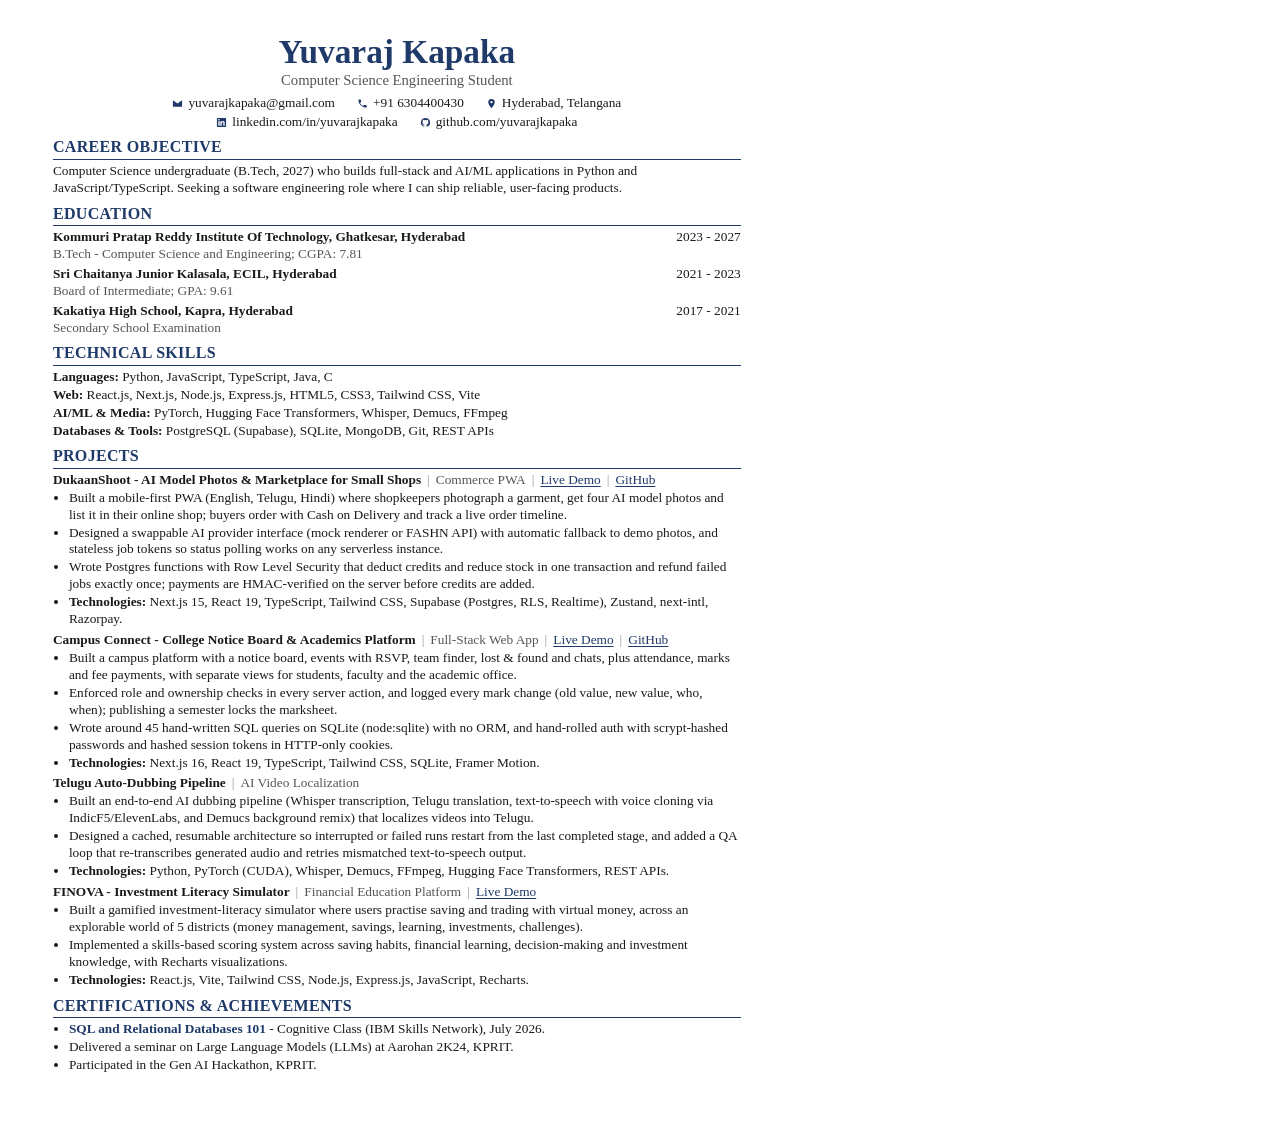
==== resume-source/resume.html @ 5f7981d2 "Portfolio v2: night-sky hero, festive palette, projects and resume - Hero: procedural night sky (com" ====
<!DOCTYPE html>
<html lang="en">
<head>
<meta charset="UTF-8">
<title>Yuvaraj Kapaka — Resume</title>
<!-- Source for assets/Yuvaraj-Kapaka-Resume.pdf. Edit this file, then print to PDF
     (A4, no margins, background graphics on) — or ask Claude to rebuild it. -->
<style>
  @page { size: A4; margin: 0; }
  :root { --navy: #1F3A68; --text: #1A1A1A; --muted: #555; }
  * { box-sizing: border-box; }
  html, body { margin: 0; }
  body { font: 10pt/1.27 "Times New Roman", Times, serif; color: var(--text); }
  .page { width: 210mm; min-height: 297mm; padding: 9mm 14mm 8mm; }
  a { color: inherit; text-decoration: none; }
  header { text-align: center; margin-bottom: 6px; }
  h1 { margin: 0; font-size: 25pt; line-height: 1.05; color: var(--navy); font-weight: 700; }
  .role { margin: 2px 0 5px; color: var(--muted); font-size: 11pt; }
  .contact { display: flex; justify-content: center; flex-wrap: wrap; gap: 3px 22px; font-size: 10pt; }
  .contact span { display: inline-flex; align-items: center; gap: 5px; }
  .contact svg { width: 11px; height: 11px; fill: var(--navy); flex: none; }
  h2 { margin: 7px 0 3px; padding-bottom: 1px; border-bottom: 1.2px solid var(--navy); color: var(--navy); font-size: 12pt; letter-spacing: .02em; }
  p { margin: 0; }
  .row { display: flex; justify-content: space-between; gap: 12px; }
  .row b { font-weight: 700; }
  .sub { color: var(--muted); }
  .edu > div { margin-bottom: 3px; }
  .skills p { margin-bottom: 1px; }
  .proj { margin-bottom: 4px; }
  .proj-head { display: flex; flex-wrap: wrap; align-items: baseline; gap: 0 6px; }
  .proj-head .sep { color: #999; }
  .proj-head .kind { color: var(--muted); }
  .proj-head a { color: var(--navy); text-decoration: underline; text-underline-offset: 1.5px; }
  ul { margin: 1px 0 0; padding-left: 16px; }
  li { margin: 0 0 1px; }
  li b { font-weight: 700; }
</style>
</head>
<body>
<div class="page">
  <header>
    <h1>Yuvaraj Kapaka</h1>
    <p class="role">Computer Science Engineering Student</p>
    <div class="contact">
      <span><svg viewBox="0 0 24 24"><path d="M2 5h20v14H2z" fill="none"/><path d="M2 5l10 7 10-7v14H2z"/></svg><a href="mailto:yuvarajkapaka@gmail.com">yuvarajkapaka@gmail.com</a></span>
      <span><svg viewBox="0 0 24 24"><path d="M6.6 10.8a15.1 15.1 0 0 0 6.6 6.6l2.2-2.2a1 1 0 0 1 1-.25 11.4 11.4 0 0 0 3.6.57 1 1 0 0 1 1 1V20a1 1 0 0 1-1 1A17 17 0 0 1 3 4a1 1 0 0 1 1-1h3.5a1 1 0 0 1 1 1c0 1.25.2 2.45.57 3.57a1 1 0 0 1-.25 1z"/></svg>+91 6304400430</span>
      <span><svg viewBox="0 0 24 24"><path d="M12 2a7 7 0 0 0-7 7c0 5.25 7 13 7 13s7-7.75 7-13a7 7 0 0 0-7-7zm0 9.5A2.5 2.5 0 1 1 12 6.5a2.5 2.5 0 0 1 0 5z"/></svg>Hyderabad, Telangana</span>
    </div>
    <div class="contact" style="margin-top:2px">
      <span><svg viewBox="0 0 24 24"><path d="M20.4 2H3.6A1.6 1.6 0 0 0 2 3.6v16.8A1.6 1.6 0 0 0 3.6 22h16.8a1.6 1.6 0 0 0 1.6-1.6V3.6A1.6 1.6 0 0 0 20.4 2zM8 19H5V9h3zM6.5 7.7A1.7 1.7 0 1 1 8.2 6a1.7 1.7 0 0 1-1.7 1.7zM19 19h-3v-4.9c0-1.2 0-2.7-1.6-2.7S12.5 12.6 12.5 14V19h-3V9h2.9v1.4a3.1 3.1 0 0 1 2.8-1.6c3 0 3.6 2 3.6 4.6z"/></svg><a href="https://linkedin.com/in/yuvarajkapaka">linkedin.com/in/yuvarajkapaka</a></span>
      <span><svg viewBox="0 0 24 24"><path d="M12 2a10 10 0 0 0-3.2 19.5c.5.1.7-.2.7-.5v-1.7c-2.8.6-3.4-1.3-3.4-1.3-.4-1.2-1.1-1.5-1.1-1.5-.9-.6.1-.6.1-.6 1 .1 1.5 1 1.5 1 .9 1.5 2.3 1.1 2.9.8.1-.6.3-1.1.6-1.3-2.2-.3-4.6-1.1-4.6-5a3.9 3.9 0 0 1 1-2.7 3.6 3.6 0 0 1 .1-2.7s.8-.3 2.8 1a9.6 9.6 0 0 1 5 0c1.9-1.3 2.8-1 2.8-1a3.6 3.6 0 0 1 .1 2.7 3.9 3.9 0 0 1 1 2.7c0 3.9-2.4 4.7-4.6 5 .4.3.7.9.7 1.9V21c0 .3.2.6.7.5A10 10 0 0 0 12 2z"/></svg><a href="https://github.com/yuvarajkapaka">github.com/yuvarajkapaka</a></span>
    </div>
  </header>

  <h2>CAREER OBJECTIVE</h2>
  <p>Computer Science undergraduate (B.Tech, 2027) who builds full-stack and AI/ML applications in Python and JavaScript/TypeScript. Seeking a software engineering role where I can ship reliable, user-facing products.</p>

  <h2>EDUCATION</h2>
  <div class="edu">
    <div><div class="row"><b>Kommuri Pratap Reddy Institute Of Technology, Ghatkesar, Hyderabad</b><span>2023 - 2027</span></div><p class="sub">B.Tech - Computer Science and Engineering; CGPA: 7.81</p></div>
    <div><div class="row"><b>Sri Chaitanya Junior Kalasala, ECIL, Hyderabad</b><span>2021 - 2023</span></div><p class="sub">Board of Intermediate; GPA: 9.61</p></div>
    <div><div class="row"><b>Kakatiya High School, Kapra, Hyderabad</b><span>2017 - 2021</span></div><p class="sub">Secondary School Examination</p></div>
  </div>

  <h2>TECHNICAL SKILLS</h2>
  <div class="skills">
    <p><b>Languages:</b> Python, JavaScript, TypeScript, Java, C</p>
    <p><b>Web:</b> React.js, Next.js, Node.js, Express.js, HTML5, CSS3, Tailwind CSS, Vite</p>
    <p><b>AI/ML &amp; Media:</b> PyTorch, Hugging Face Transformers, Whisper, Demucs, FFmpeg</p>
    <p><b>Databases &amp; Tools:</b> PostgreSQL (Supabase), SQLite, MongoDB, Git, REST APIs</p>
  </div>

  <h2>PROJECTS</h2>

  <div class="proj">
    <div class="proj-head"><b>DukaanShoot - AI Model Photos &amp; Marketplace for Small Shops</b><span class="sep">|</span><span class="kind">Commerce PWA</span><span class="sep">|</span><a href="https://dukaanshoot.vercel.app">Live Demo</a><span class="sep">|</span><a href="https://github.com/yuvarajkapaka/DUKAANSHOOT">GitHub</a></div>
    <ul>
      <li>Built a mobile-first PWA (English, Telugu, Hindi) where shopkeepers photograph a garment, get four AI model photos and list it in their online shop; buyers order with Cash on Delivery and track a live order timeline.</li>
      <li>Designed a swappable AI provider interface (mock renderer or FASHN API) with automatic fallback to demo photos, and stateless job tokens so status polling works on any serverless instance.</li>
      <li>Wrote Postgres functions with Row Level Security that deduct credits and reduce stock in one transaction and refund failed jobs exactly once; payments are HMAC-verified on the server before credits are added.</li>
      <li><b>Technologies:</b> Next.js 15, React 19, TypeScript, Tailwind CSS, Supabase (Postgres, RLS, Realtime), Zustand, next-intl, Razorpay.</li>
    </ul>
  </div>

  <div class="proj">
    <div class="proj-head"><b>Campus Connect - College Notice Board &amp; Academics Platform</b><span class="sep">|</span><span class="kind">Full-Stack Web App</span><span class="sep">|</span><a href="https://campus-connect-9mv5.onrender.com">Live Demo</a><span class="sep">|</span><a href="https://github.com/yuvarajkapaka/campus-connect">GitHub</a></div>
    <ul>
      <li>Built a campus platform with a notice board, events with RSVP, team finder, lost &amp; found and chats, plus attendance, marks and fee payments, with separate views for students, faculty and the academic office.</li>
      <li>Enforced role and ownership checks in every server action, and logged every mark change (old value, new value, who, when); publishing a semester locks the marksheet.</li>
      <li>Wrote around 45 hand-written SQL queries on SQLite (node:sqlite) with no ORM, and hand-rolled auth with scrypt-hashed passwords and hashed session tokens in HTTP-only cookies.</li>
      <li><b>Technologies:</b> Next.js 16, React 19, TypeScript, Tailwind CSS, SQLite, Framer Motion.</li>
    </ul>
  </div>

  <div class="proj">
    <div class="proj-head"><b>Telugu Auto-Dubbing Pipeline</b><span class="sep">|</span><span class="kind">AI Video Localization</span></div>
    <ul>
      <li>Built an end-to-end AI dubbing pipeline (Whisper transcription, Telugu translation, text-to-speech with voice cloning via IndicF5/ElevenLabs, and Demucs background remix) that localizes videos into Telugu.</li>
      <li>Designed a cached, resumable architecture so interrupted or failed runs restart from the last completed stage, and added a QA loop that re-transcribes generated audio and retries mismatched text-to-speech output.</li>
      <li><b>Technologies:</b> Python, PyTorch (CUDA), Whisper, Demucs, FFmpeg, Hugging Face Transformers, REST APIs.</li>
    </ul>
  </div>

  <div class="proj">
    <div class="proj-head"><b>FINOVA - Investment Literacy Simulator</b><span class="sep">|</span><span class="kind">Financial Education Platform</span><span class="sep">|</span><a href="https://finovaa-five.vercel.app">Live Demo</a></div>
    <ul>
      <li>Built a gamified investment-literacy simulator where users practise saving and trading with virtual money, across an explorable world of 5 districts (money management, savings, learning, investments, challenges).</li>
      <li>Implemented a skills-based scoring system across saving habits, financial learning, decision-making and investment knowledge, with Recharts visualizations.</li>
      <li><b>Technologies:</b> React.js, Vite, Tailwind CSS, Node.js, Express.js, JavaScript, Recharts.</li>
    </ul>
  </div>

  <h2>CERTIFICATIONS &amp; ACHIEVEMENTS</h2>
  <ul>
    <li><b style="color:var(--navy)">SQL and Relational Databases 101</b> - Cognitive Class (IBM Skills Network), July 2026.</li>
    <li>Delivered a seminar on Large Language Models (LLMs) at Aarohan 2K24, KPRIT.</li>
    <li>Participated in the Gen AI Hackathon, KPRIT.</li>
  </ul>
</div>
</body>
</html>
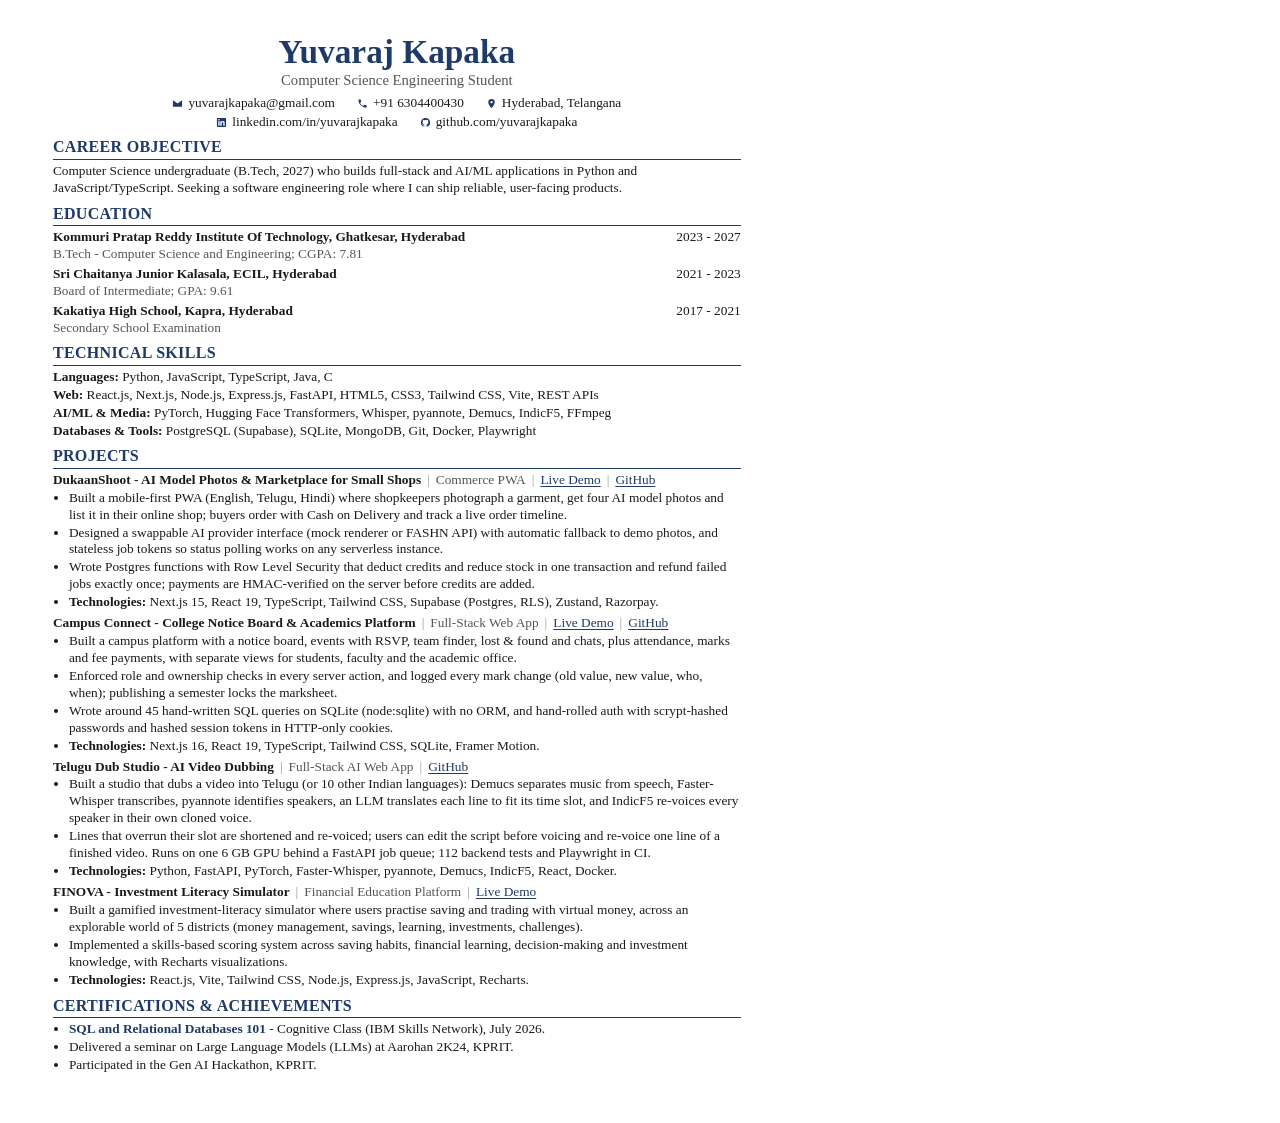
==== commit 953af5b5: "Drop AI-default tells: one sans family, white paper, plain labels; resume matches dubbing repo Co-Au" ====
--- a/resume-source/resume.html
+++ b/resume-source/resume.html
@@ -65,9 +65,9 @@
   <h2>TECHNICAL SKILLS</h2>
   <div class="skills">
     <p><b>Languages:</b> Python, JavaScript, TypeScript, Java, C</p>
-    <p><b>Web:</b> React.js, Next.js, Node.js, Express.js, HTML5, CSS3, Tailwind CSS, Vite</p>
-    <p><b>AI/ML &amp; Media:</b> PyTorch, Hugging Face Transformers, Whisper, Demucs, FFmpeg</p>
-    <p><b>Databases &amp; Tools:</b> PostgreSQL (Supabase), SQLite, MongoDB, Git, REST APIs</p>
+    <p><b>Web:</b> React.js, Next.js, Node.js, Express.js, FastAPI, HTML5, CSS3, Tailwind CSS, Vite, REST APIs</p>
+    <p><b>AI/ML &amp; Media:</b> PyTorch, Hugging Face Transformers, Whisper, pyannote, Demucs, IndicF5, FFmpeg</p>
+    <p><b>Databases &amp; Tools:</b> PostgreSQL (Supabase), SQLite, MongoDB, Git, Docker, Playwright</p>
   </div>
 
   <h2>PROJECTS</h2>
@@ -78,7 +78,7 @@
       <li>Built a mobile-first PWA (English, Telugu, Hindi) where shopkeepers photograph a garment, get four AI model photos and list it in their online shop; buyers order with Cash on Delivery and track a live order timeline.</li>
       <li>Designed a swappable AI provider interface (mock renderer or FASHN API) with automatic fallback to demo photos, and stateless job tokens so status polling works on any serverless instance.</li>
       <li>Wrote Postgres functions with Row Level Security that deduct credits and reduce stock in one transaction and refund failed jobs exactly once; payments are HMAC-verified on the server before credits are added.</li>
-      <li><b>Technologies:</b> Next.js 15, React 19, TypeScript, Tailwind CSS, Supabase (Postgres, RLS, Realtime), Zustand, next-intl, Razorpay.</li>
+      <li><b>Technologies:</b> Next.js 15, React 19, TypeScript, Tailwind CSS, Supabase (Postgres, RLS), Zustand, Razorpay.</li>
     </ul>
   </div>
 
@@ -93,11 +93,11 @@
   </div>
 
   <div class="proj">
-    <div class="proj-head"><b>Telugu Auto-Dubbing Pipeline</b><span class="sep">|</span><span class="kind">AI Video Localization</span></div>
+    <div class="proj-head"><b>Telugu Dub Studio - AI Video Dubbing</b><span class="sep">|</span><span class="kind">Full-Stack AI Web App</span><span class="sep">|</span><a href="https://github.com/yuvarajkapaka/telugu-ai-dubbing-studio">GitHub</a></div>
     <ul>
-      <li>Built an end-to-end AI dubbing pipeline (Whisper transcription, Telugu translation, text-to-speech with voice cloning via IndicF5/ElevenLabs, and Demucs background remix) that localizes videos into Telugu.</li>
-      <li>Designed a cached, resumable architecture so interrupted or failed runs restart from the last completed stage, and added a QA loop that re-transcribes generated audio and retries mismatched text-to-speech output.</li>
-      <li><b>Technologies:</b> Python, PyTorch (CUDA), Whisper, Demucs, FFmpeg, Hugging Face Transformers, REST APIs.</li>
+      <li>Built a studio that dubs a video into Telugu (or 10 other Indian languages): Demucs separates music from speech, Faster-Whisper transcribes, pyannote identifies speakers, an LLM translates each line to fit its time slot, and IndicF5 re-voices every speaker in their own cloned voice.</li>
+      <li>Lines that overrun their slot are shortened and re-voiced; users can edit the script before voicing and re-voice one line of a finished video. Runs on one 6 GB GPU behind a FastAPI job queue; 112 backend tests and Playwright in CI.</li>
+      <li><b>Technologies:</b> Python, FastAPI, PyTorch, Faster-Whisper, pyannote, Demucs, IndicF5, React, Docker.</li>
     </ul>
   </div>
 
